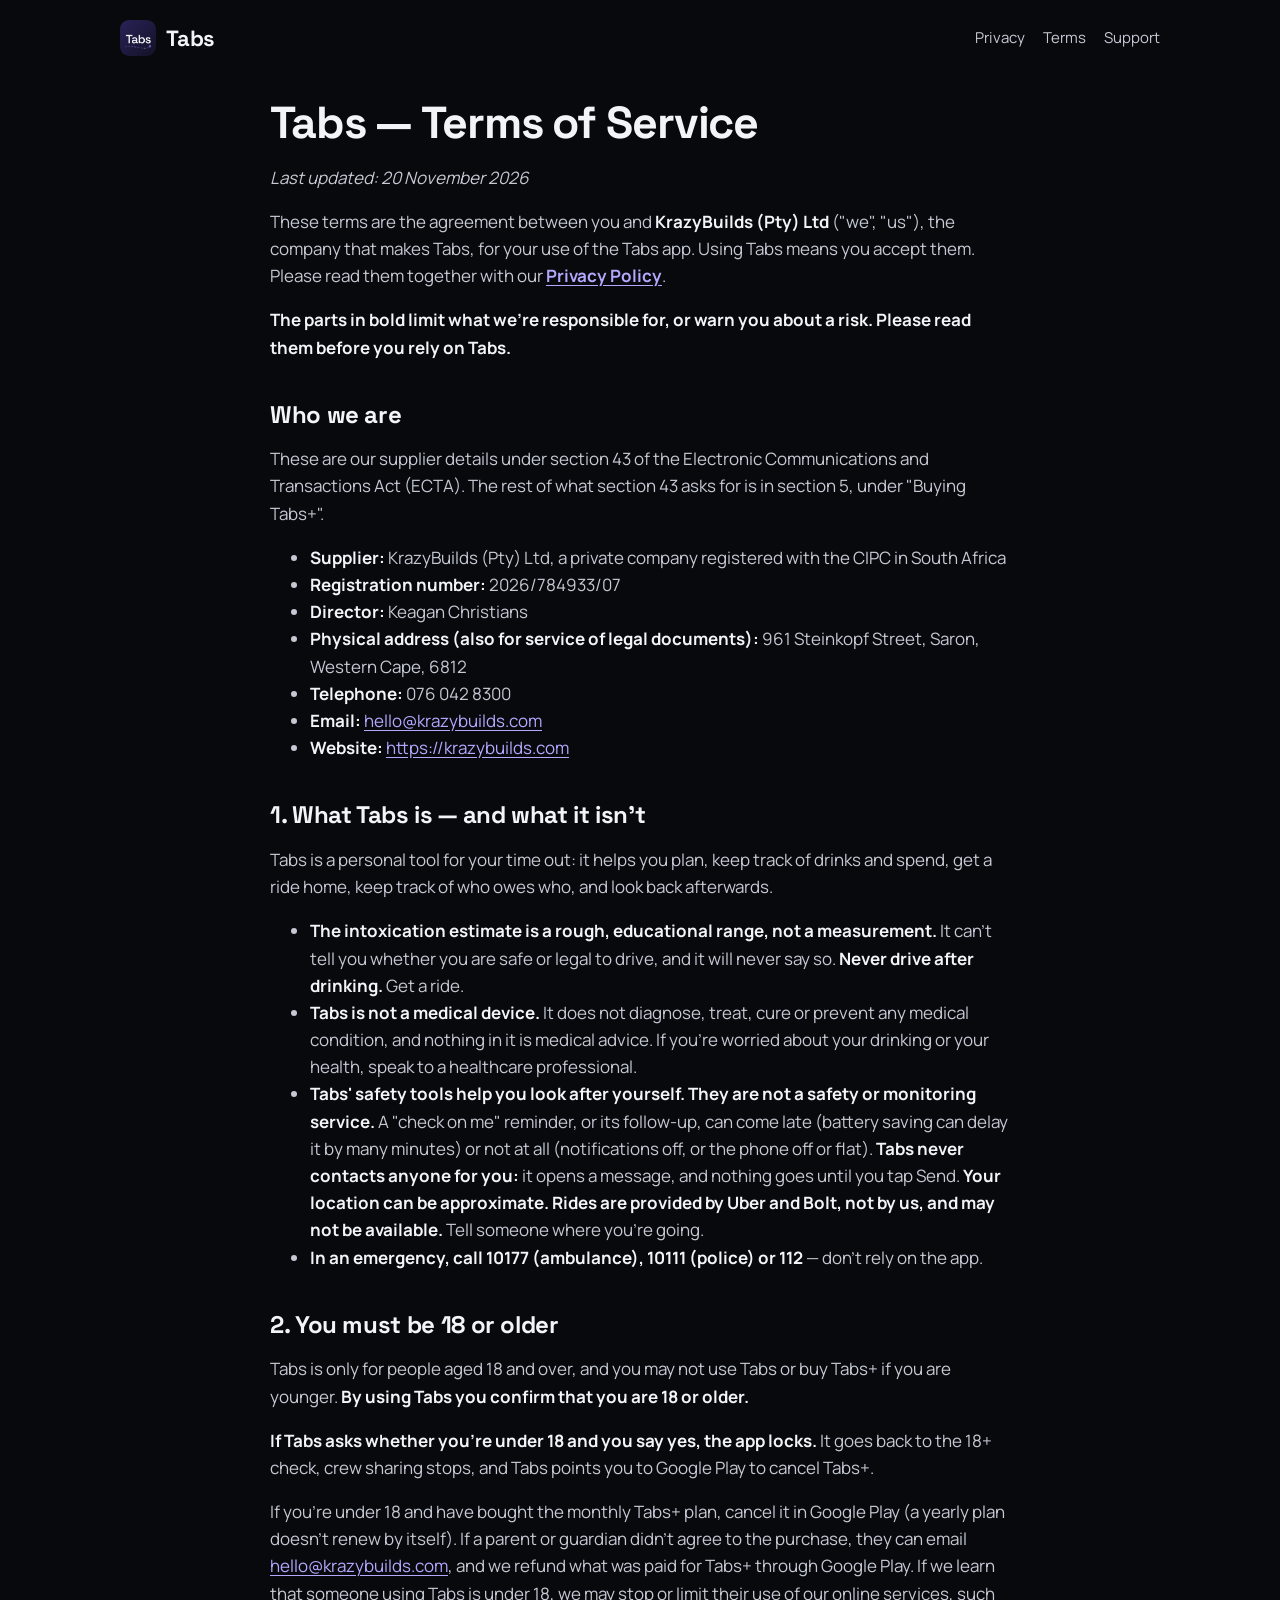
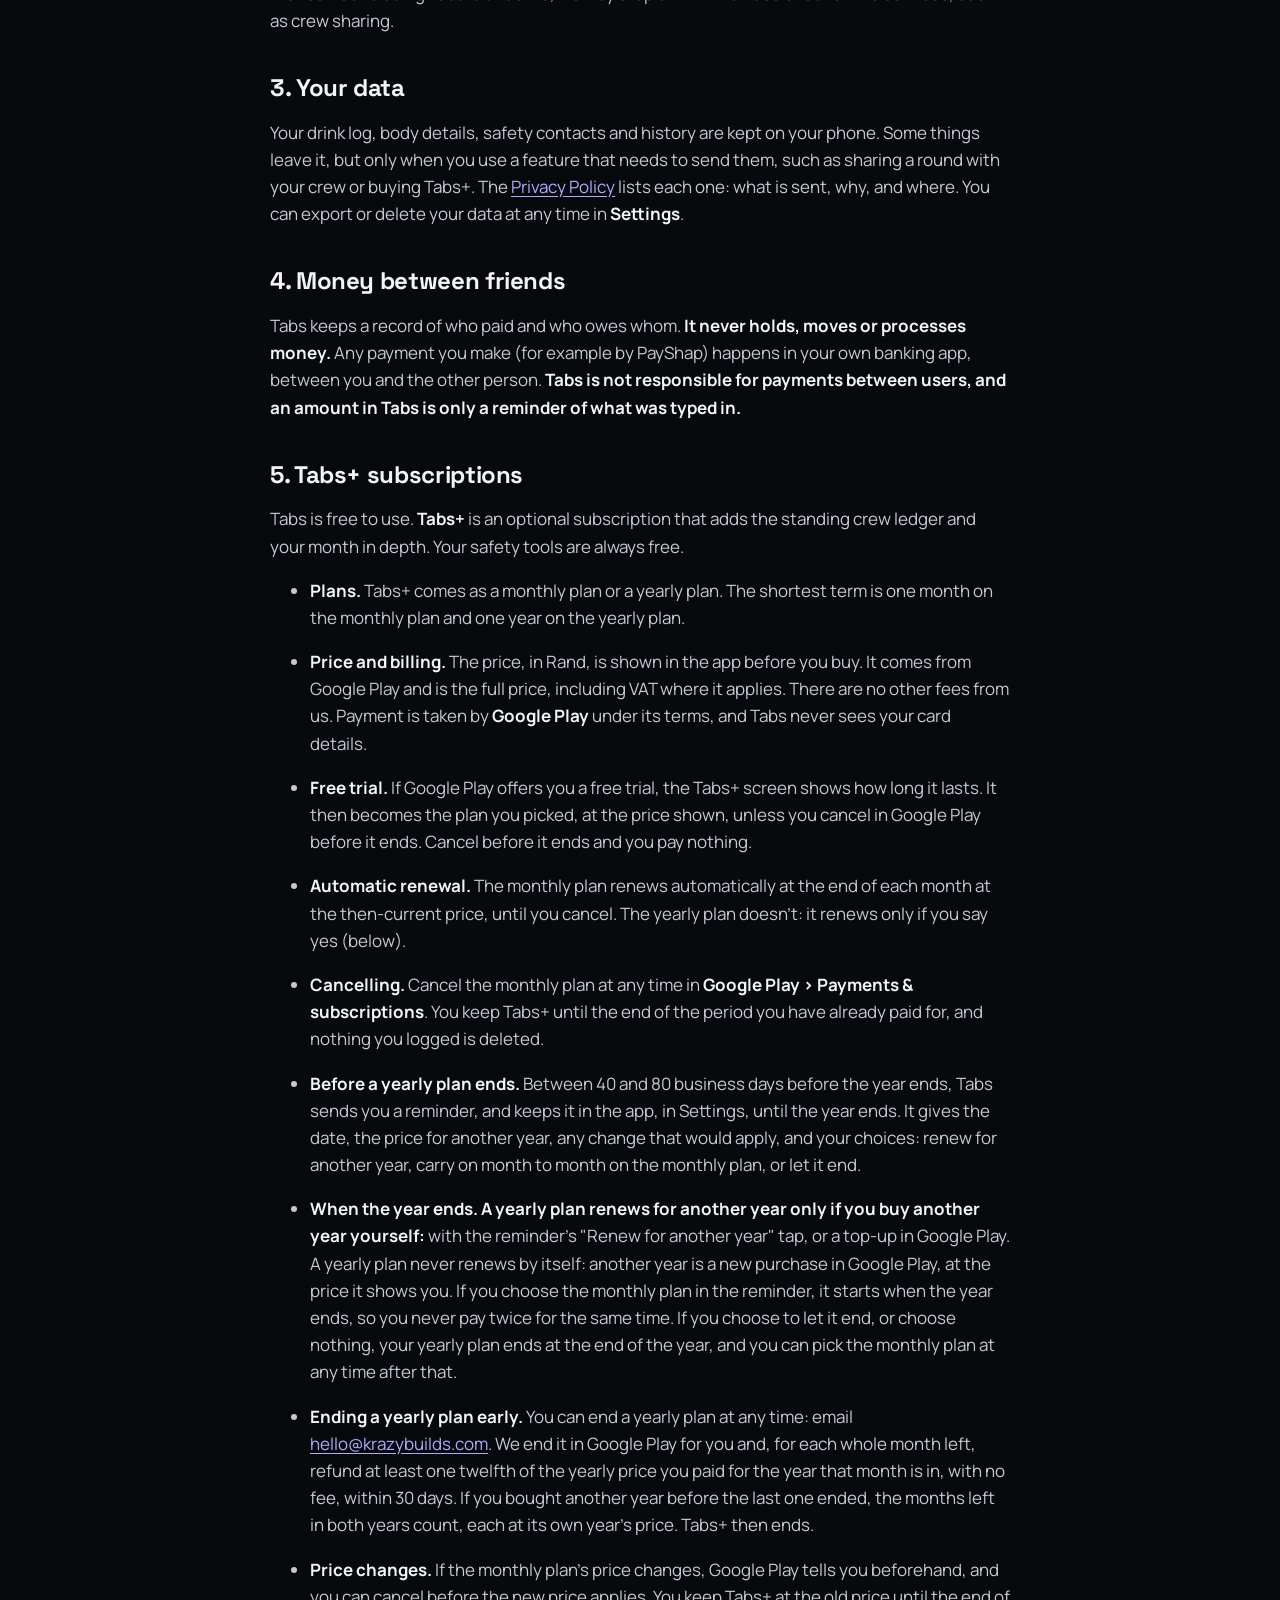
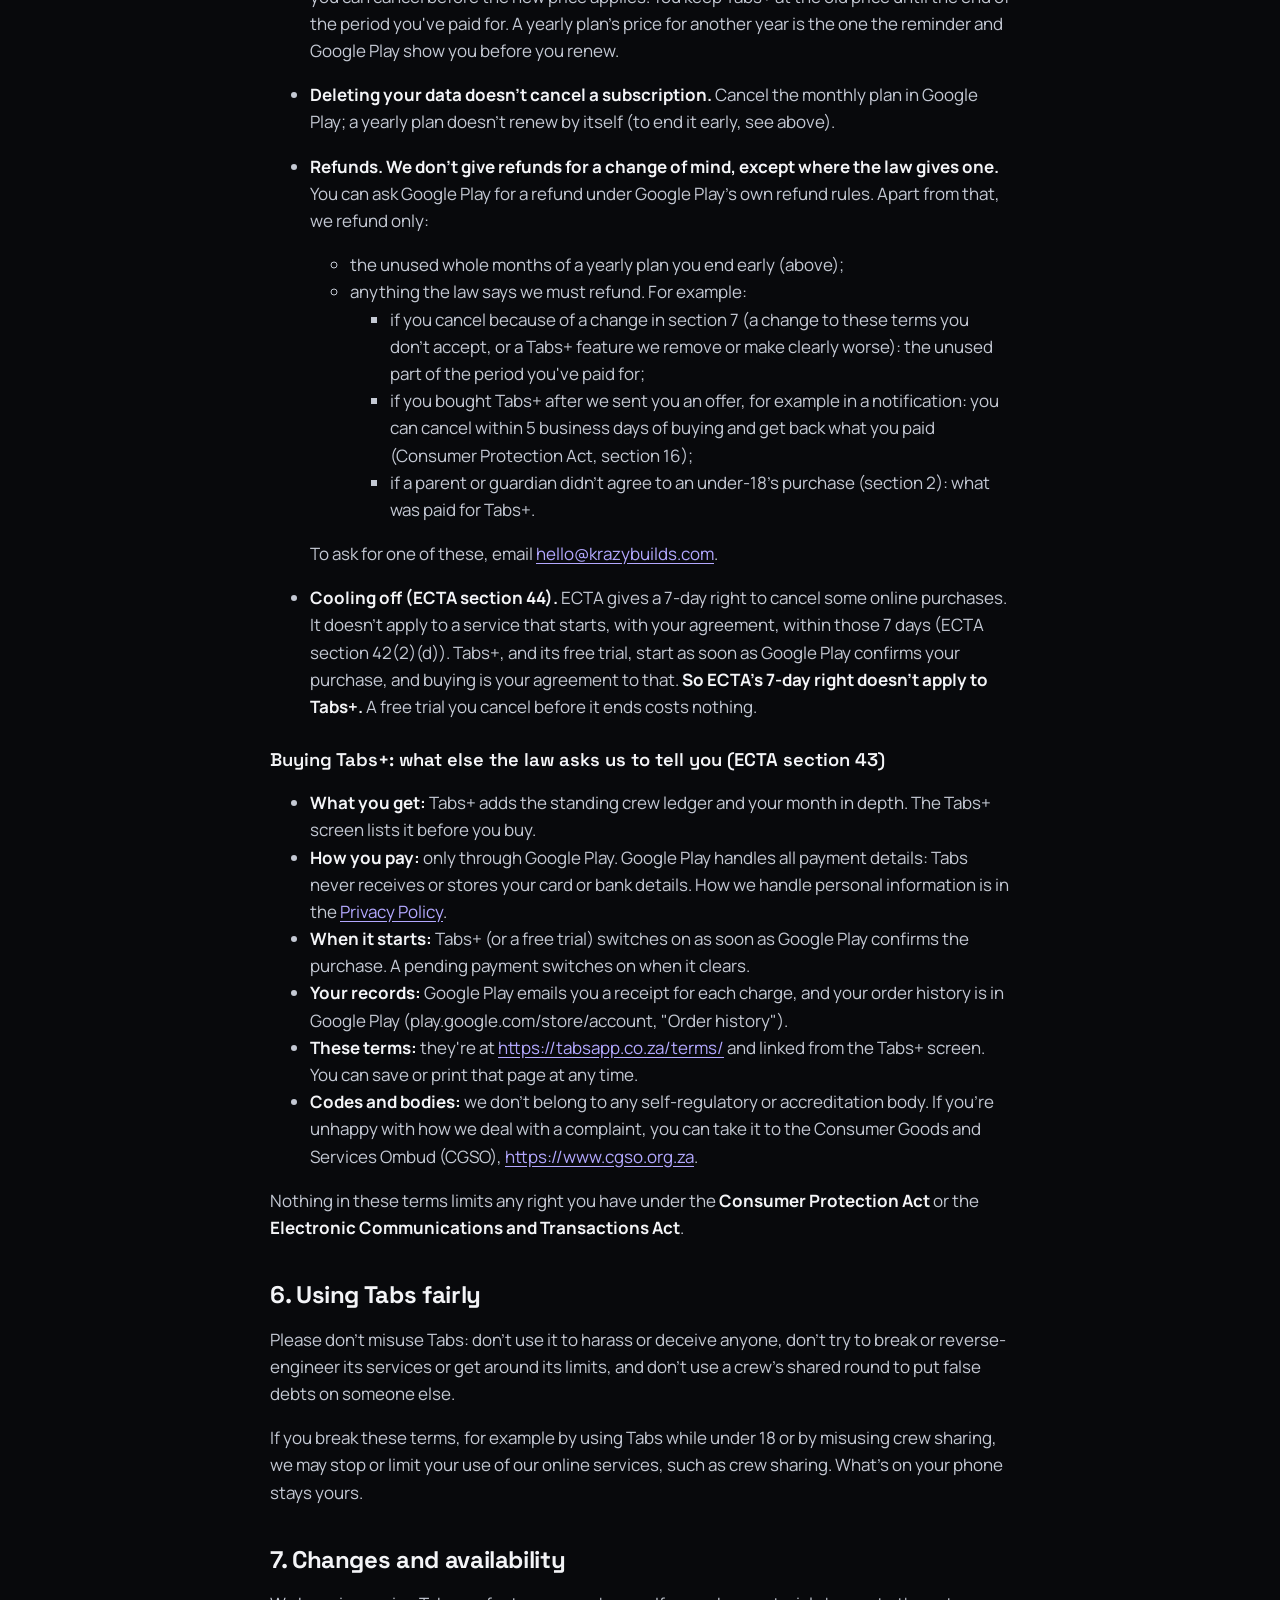
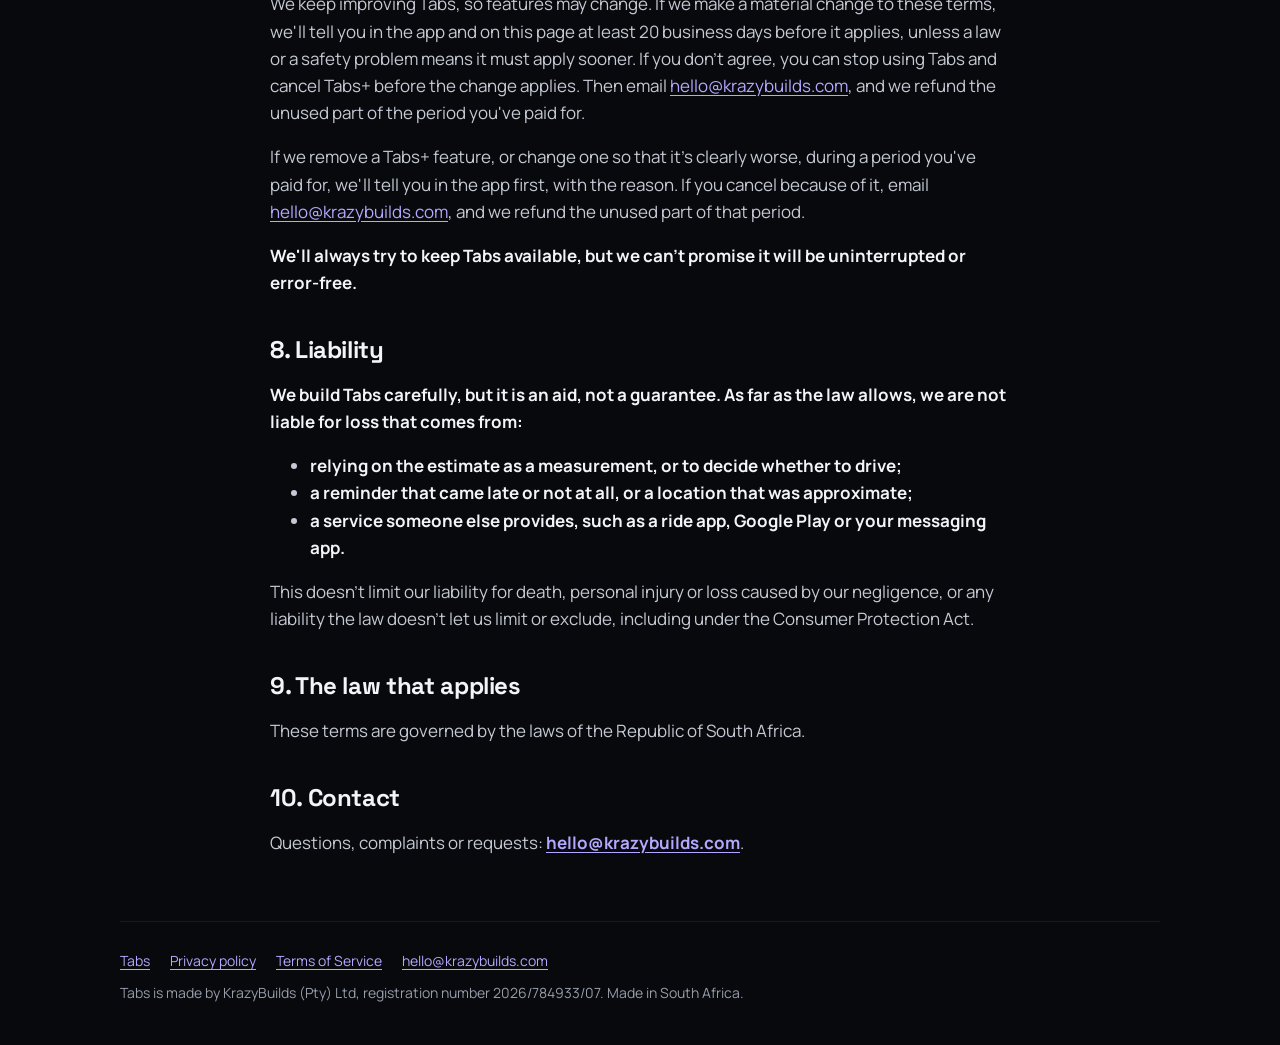
==== terms/index.html @ df03f036 "Tabs privacy policy and Terms of Service (20 Nov 2026)" ====
<!doctype html>
<html lang="en-ZA">
<head>
<meta charset="utf-8">
<meta name="viewport" content="width=device-width, initial-scale=1">
<title>Tabs — Terms of Service</title>
<link rel="icon" href="/assets/img/icon-256.png" type="image/png">
<link rel="stylesheet" href="/assets/site.css">
</head>
<body>
<div class="wrap">
  <header class="site-header">
    <a class="brand" href="/"><img src="/assets/img/icon-256.png" alt="" width="36" height="36">Tabs</a>
    <nav aria-label="Site">
      <a href="/privacy/">Privacy</a>
      <a href="/terms/">Terms</a>
      <a href="mailto:hello@krazybuilds.com">Support</a>
    </nav>
  </header>
  <main class="legal">
<h1>Tabs — Terms of Service</h1>
<p><em>Last updated: 20 November 2026</em></p>
<p>These terms are the agreement between you and <strong>KrazyBuilds (Pty) Ltd</strong> (&quot;we&quot;, &quot;us&quot;), the
company that makes Tabs, for your use of the Tabs app. Using Tabs means you accept them.
Please read them together with our
<strong><a href="/privacy/">Privacy Policy</a></strong>.</p>
<p><strong>The parts in bold limit what we&#39;re responsible for, or warn you about a risk. Please
read them before you rely on Tabs.</strong></p>
<h2>Who we are</h2>
<p>These are our supplier details under section 43 of the Electronic Communications and
Transactions Act (ECTA). The rest of what section 43 asks for is in section 5, under
&quot;Buying Tabs+&quot;.</p>
<ul>
<li><strong>Supplier:</strong> KrazyBuilds (Pty) Ltd, a private company registered with the CIPC in South
Africa</li>
<li><strong>Registration number:</strong> 2026/784933/07</li>
<li><strong>Director:</strong> Keagan Christians</li>
<li><strong>Physical address (also for service of legal documents):</strong> 961 Steinkopf Street, Saron, Western Cape, 6812</li>
<li><strong>Telephone:</strong> 076 042 8300</li>
<li><strong>Email:</strong> <a href="mailto:hello@krazybuilds.com">hello@krazybuilds.com</a></li>
<li><strong>Website:</strong> <a href="https://krazybuilds.com">https://krazybuilds.com</a></li>
</ul>
<h2>1. What Tabs is — and what it isn&#39;t</h2>
<p>Tabs is a personal tool for your time out: it helps you plan, keep track of drinks and
spend, get a ride home, keep track of who owes who, and look back afterwards.</p>
<ul>
<li><strong>The intoxication estimate is a rough, educational range, not a measurement.</strong> It
can&#39;t tell you whether you are safe or legal to drive, and it will never say so.
<strong>Never drive after drinking.</strong> Get a ride.</li>
<li><strong>Tabs is not a medical device.</strong> It does not diagnose, treat, cure or prevent any
medical condition, and nothing in it is medical advice. If you&#39;re worried about your
drinking or your health, speak to a healthcare professional.</li>
<li><strong>Tabs&#39; safety tools help you look after yourself. They are not a safety or
monitoring service.</strong> A &quot;check on me&quot; reminder, or its follow-up, can come late
(battery saving can delay it by many minutes) or not at all (notifications off, or the
phone off or flat). <strong>Tabs never contacts anyone for you:</strong> it opens a message, and
nothing goes until you tap Send. <strong>Your location can be approximate.</strong> <strong>Rides are
provided by Uber and Bolt, not by us, and may not be available.</strong>
Tell someone where you&#39;re going.</li>
<li><strong>In an emergency, call 10177 (ambulance), 10111 (police) or 112</strong> — don&#39;t rely on
the app.</li>
</ul>
<h2>2. You must be 18 or older</h2>
<p>Tabs is only for people aged 18 and over, and you may not use Tabs or buy Tabs+ if you
are younger. <strong>By using Tabs you confirm that you are 18 or older.</strong></p>
<p><strong>If Tabs asks whether you&#39;re under 18 and you say yes, the app locks.</strong> It goes back to
the 18+ check, crew sharing stops, and Tabs points you to Google Play to cancel Tabs+.</p>
<p>If you&#39;re under 18 and have bought the monthly Tabs+ plan, cancel it in Google Play (a
yearly plan doesn&#39;t renew by itself). If a parent or
guardian didn&#39;t agree to the purchase, they can email <a href="mailto:hello@krazybuilds.com">hello@krazybuilds.com</a>, and we
refund what was paid for Tabs+ through Google Play. If we learn that someone using Tabs is under 18, we may stop
or limit their use of our online services, such as crew sharing.</p>
<h2>3. Your data</h2>
<p>Your drink log, body details, safety contacts and history are kept on your phone. Some
things leave it, but only when you use a feature that needs to send them, such as sharing
a round with your crew or buying Tabs+. The <a href="/privacy/">Privacy Policy</a>
lists each one: what is sent, why, and where. You can export or delete your data at any
time in <strong>Settings</strong>.</p>
<h2>4. Money between friends</h2>
<p>Tabs keeps a record of who paid and who owes whom. <strong>It never holds, moves or
processes money.</strong> Any payment you make (for example by PayShap) happens in your own
banking app, between you and the other person. <strong>Tabs is not responsible for payments
between users, and an amount in Tabs is only a reminder of what was typed in.</strong></p>
<h2>5. Tabs+ subscriptions</h2>
<p>Tabs is free to use. <strong>Tabs+</strong> is an optional subscription that adds the standing crew
ledger and your month in depth. Your safety tools are always free.</p>
<ul>
<li><p><strong>Plans.</strong> Tabs+ comes as a monthly plan or a yearly plan. The shortest term is one
month on the monthly plan and one year on the yearly plan.</p>
</li>
<li><p><strong>Price and billing.</strong> The price, in Rand, is shown in the app before you buy. It
comes from Google Play and is the full price, including VAT where it applies. There
are no other fees from us. Payment is taken by <strong>Google Play</strong> under its terms, and
Tabs never sees your card details.</p>
</li>
<li><p><strong>Free trial.</strong> If Google Play offers you a free trial, the Tabs+ screen shows how long
it lasts. It then becomes the plan you picked, at the price shown, unless you cancel in
Google Play before it ends. Cancel before it ends and you pay nothing.</p>
</li>
<li><p><strong>Automatic renewal.</strong> The monthly plan renews automatically at the end of each month
at the then-current price, until you cancel. The yearly plan doesn&#39;t: it renews only if
you say yes (below).</p>
</li>
<li><p><strong>Cancelling.</strong> Cancel the monthly plan at any time in <strong>Google Play › Payments &amp;
subscriptions</strong>. You keep Tabs+ until the end of the period you have already paid for,
and nothing you logged is deleted.</p>
</li>
<li><p><strong>Before a yearly plan ends.</strong> Between 40 and 80 business days before the year ends,
Tabs sends you a reminder, and keeps it in the app, in Settings, until the year ends.
It gives the date, the price for another year, any change that would apply, and your
choices: renew for another year, carry on month to month on the monthly plan, or let
it end.</p>
</li>
<li><p><strong>When the year ends.</strong> <strong>A yearly plan renews for another year only if you buy
another year yourself:</strong> with the reminder&#39;s &quot;Renew for another year&quot; tap, or a top-up
in Google Play. A yearly plan never renews by itself: another year is a new purchase in
Google Play, at the price it shows you. If you choose the monthly plan in the reminder,
it starts when the year ends, so you never pay twice for the same time. If you choose
to let it end, or choose nothing, your yearly plan ends at the end of the year, and
you can pick the monthly plan at any time after that.</p>
</li>
<li><p><strong>Ending a yearly plan early.</strong> You can end a yearly plan at any time: email
<a href="mailto:hello@krazybuilds.com">hello@krazybuilds.com</a>. We end it in Google Play for you and, for each whole month
left, refund at least one twelfth of the yearly price you paid for the year that month
is in, with no fee, within 30 days. If you bought another year before the last one
ended, the months left in both years count, each at its own year&#39;s price. Tabs+ then
ends.</p>
</li>
<li><p><strong>Price changes.</strong> If the monthly plan&#39;s price changes, Google Play tells you
beforehand, and you can cancel before the new price applies. You keep Tabs+ at the old
price until the end of the period you&#39;ve paid for. A yearly plan&#39;s price for another
year is the one the reminder and Google Play show you before you renew.</p>
</li>
<li><p><strong>Deleting your data doesn&#39;t cancel a subscription.</strong> Cancel the monthly plan in
Google Play; a yearly plan doesn&#39;t renew by itself (to end it early, see above).</p>
</li>
<li><p><strong>Refunds.</strong> <strong>We don&#39;t give refunds for a change of mind, except where the law gives
one.</strong> You can ask Google Play for a refund under Google Play&#39;s own refund rules. Apart
from that, we refund only:</p>
<ul>
<li>the unused whole months of a yearly plan you end early (above);</li>
<li>anything the law says we must refund. For example:<ul>
<li>if you cancel because of a change in section 7 (a change to these terms you don&#39;t
accept, or a Tabs+ feature we remove or make clearly worse): the unused part of the
period you&#39;ve paid for;</li>
<li>if you bought Tabs+ after we sent you an offer, for example in a notification: you
can cancel within 5 business days of buying and get back what you paid (Consumer
Protection Act, section 16);</li>
<li>if a parent or guardian didn&#39;t agree to an under-18&#39;s purchase (section 2): what
was paid for Tabs+.</li>
</ul>
</li>
</ul>
<p>To ask for one of these, email <a href="mailto:hello@krazybuilds.com">hello@krazybuilds.com</a>.</p>
</li>
<li><p><strong>Cooling off (ECTA section 44).</strong> ECTA gives a 7-day right to cancel some online
purchases. It doesn&#39;t apply to a service that starts, with your agreement, within those
7 days (ECTA section 42(2)(d)). Tabs+, and its free trial, start as soon as Google Play
confirms your purchase, and buying is your agreement to that. <strong>So ECTA&#39;s 7-day right
doesn&#39;t apply to Tabs+.</strong> A free trial you cancel before it ends costs nothing.</p>
</li>
</ul>
<h3>Buying Tabs+: what else the law asks us to tell you (ECTA section 43)</h3>
<ul>
<li><strong>What you get:</strong> Tabs+ adds the standing crew ledger and your month in depth. The
Tabs+ screen lists it before you buy.</li>
<li><strong>How you pay:</strong> only through Google Play. Google Play handles all payment details:
Tabs never receives or stores your card or bank details. How we handle personal
information is in the <a href="/privacy/">Privacy Policy</a>.</li>
<li><strong>When it starts:</strong> Tabs+ (or a free trial) switches on as soon as Google Play
confirms the purchase. A pending payment switches on when it clears.</li>
<li><strong>Your records:</strong> Google Play emails you a receipt for each charge, and your order
history is in Google Play (play.google.com/store/account, &quot;Order history&quot;).</li>
<li><strong>These terms:</strong> they&#39;re at <a href="/terms/">https://tabsapp.co.za/terms/</a> and linked from the Tabs+
screen. You can save or print that page at any time.</li>
<li><strong>Codes and bodies:</strong> we don&#39;t belong to any self-regulatory or accreditation body.
If you&#39;re unhappy with how we deal with a complaint, you can take it to the Consumer
Goods and Services Ombud (CGSO), <a href="https://www.cgso.org.za">https://www.cgso.org.za</a>.</li>
</ul>
<p>Nothing in these terms limits any right you have under the <strong>Consumer Protection Act</strong>
or the <strong>Electronic Communications and Transactions Act</strong>.</p>
<h2>6. Using Tabs fairly</h2>
<p>Please don&#39;t misuse Tabs: don&#39;t use it to harass or deceive anyone, don&#39;t try to break
or reverse-engineer its services or get around its limits, and don&#39;t use a crew&#39;s shared
round to put false debts on someone else.</p>
<p>If you break these terms, for example by using Tabs while under 18 or by misusing crew
sharing, we may stop or limit your use of our online services, such as crew sharing.
What&#39;s on your phone stays yours.</p>
<h2>7. Changes and availability</h2>
<p>We keep improving Tabs, so features may change. If we make a material change to these
terms, we&#39;ll tell you in the app and on this page at least 20 business days before it
applies, unless a law or a safety problem means it must apply sooner. If you don&#39;t
agree, you can stop using Tabs and cancel Tabs+ before the change applies. Then email
<a href="mailto:hello@krazybuilds.com">hello@krazybuilds.com</a>, and we refund the unused part of the period you&#39;ve paid for.</p>
<p>If we remove a Tabs+ feature, or change one so that it&#39;s clearly worse, during a period
you&#39;ve paid for, we&#39;ll tell you in the app first, with the reason. If you cancel because
of it, email <a href="mailto:hello@krazybuilds.com">hello@krazybuilds.com</a>, and we refund the unused part of that period.</p>
<p><strong>We&#39;ll always try to keep Tabs available, but we can&#39;t promise it will be uninterrupted
or error-free.</strong></p>
<h2>8. Liability</h2>
<p><strong>We build Tabs carefully, but it is an aid, not a guarantee. As far as the law allows,
we are not liable for loss that comes from:</strong></p>
<ul>
<li><strong>relying on the estimate as a measurement, or to decide whether to drive;</strong></li>
<li><strong>a reminder that came late or not at all, or a location that was approximate;</strong></li>
<li><strong>a service someone else provides, such as a ride app, Google Play or your messaging
app.</strong></li>
</ul>
<p>This doesn&#39;t limit our liability for death, personal injury or loss caused by our
negligence, or any liability the law doesn&#39;t let us limit or exclude, including under
the Consumer Protection Act.</p>
<h2>9. The law that applies</h2>
<p>These terms are governed by the laws of the Republic of South Africa.</p>
<h2>10. Contact</h2>
<p>Questions, complaints or requests: <strong><a href="mailto:hello@krazybuilds.com">hello@krazybuilds.com</a></strong>.</p>

  </main>
  <footer class="site-footer">
    <nav aria-label="Footer">
      <a href="/">Tabs</a>
      <a href="/privacy/">Privacy policy</a>
      <a href="/terms/">Terms of Service</a>
      <a href="mailto:hello@krazybuilds.com">hello@krazybuilds.com</a>
    </nav>
    <p>Tabs is made by KrazyBuilds (Pty) Ltd, registration number 2026/784933/07. Made in South Africa.</p>
  </footer>
</div>
</body>
</html>
---- assets/site.css ----
/* tabsapp.co.za — one stylesheet for the landing page and the legal pages.
   Colours and faces mirror the app (lib/core/theme): one violet accent on near-black. */
@font-face {
  font-family: "Space Grotesk";
  src: url("fonts/SpaceGrotesk-Variable.ttf") format("truetype");
  font-weight: 300 700;
  font-display: swap;
}
@font-face {
  font-family: "Manrope";
  src: url("fonts/Manrope-Variable.ttf") format("truetype");
  font-weight: 200 800;
  font-display: swap;
}

:root {
  --desk: #08090c;
  --surface: #0d0e13;
  --raised: #171922;
  --raised-2: #1f222d;
  --text: #f3f4f7;
  --text-2: #c4c9d4;
  --muted: #969caa;
  --accent: #8e7bff;
  --accent-text: #b3a8ff;
  --accent-strong: #6f5cf0;
  --hairline: rgba(255, 255, 255, 0.07);
  --border: rgba(255, 255, 255, 0.14);
  --display: "Space Grotesk", "Segoe UI", system-ui, sans-serif;
  --body: "Manrope", "Segoe UI", system-ui, sans-serif;
  color-scheme: dark;
}

* { box-sizing: border-box; }
[hidden] { display: none !important; }

html { -webkit-text-size-adjust: 100%; overflow-x: clip; }
body {
  margin: 0;
  background: var(--desk);
  color: var(--text);
  font: 400 17px/1.6 var(--body);
  padding-inline: 16px;
}

a { color: var(--accent-text); text-underline-offset: 3px; }
a:hover { color: var(--text); }
a:focus-visible, .button:focus-visible {
  outline: 3px solid var(--accent);
  outline-offset: 3px;
  border-radius: 6px;
}

.wrap { max-width: 1040px; margin-inline: auto; }

/* Header shared by every page */
.site-header {
  display: flex;
  align-items: center;
  justify-content: space-between;
  gap: 16px;
  padding-block: 20px;
}
.brand {
  display: inline-flex;
  align-items: center;
  gap: 10px;
  color: var(--text);
  text-decoration: none;
  font: 700 22px/1 var(--display);
  letter-spacing: -0.01em;
}
.brand img { width: 36px; height: 36px; border-radius: 9px; }
.site-header nav { display: flex; gap: 18px; font-size: 15px; }
.site-header nav a { color: var(--text-2); text-decoration: none; }
.site-header nav a:hover { color: var(--text); }

/* Landing hero */
.hero {
  position: relative;
  padding-block: 56px 40px;
  display: grid;
  gap: 40px;
  grid-template-columns: minmax(0, 1.05fr) minmax(0, 1fr);
  align-items: center;
}
.hero::before {
  content: "";
  position: absolute;
  inset: -80px 0 auto auto;
  width: min(520px, 100%);
  height: 520px;
  background: radial-gradient(closest-side, rgba(142, 123, 255, 0.22), transparent);
  pointer-events: none;
  z-index: -1;
}
.eyebrow {
  font: 600 13px/1 var(--display);
  letter-spacing: 0.14em;
  text-transform: uppercase;
  color: var(--accent-text);
  margin: 0 0 18px;
}
h1 {
  font: 700 clamp(2.4rem, 5.4vw, 3.9rem)/1.04 var(--display);
  letter-spacing: -0.025em;
  margin: 0 0 20px;
  text-wrap: balance;
}
.lede { font-size: 19px; color: var(--text-2); margin: 0 0 28px; max-width: 34ch; }
.cta-row { display: flex; flex-wrap: wrap; gap: 12px; align-items: center; }
.button {
  display: inline-flex;
  align-items: center;
  gap: 10px;
  padding: 14px 20px;
  border-radius: 14px;
  font: 600 16px/1.2 var(--display);
  text-decoration: none;
  color: var(--text);
  border: 1px solid var(--border);
  background: var(--raised);
}
.button.soon { color: var(--text-2); cursor: default; }
.button.soon b { color: var(--text); font-weight: 600; }
.small { font-size: 14px; color: var(--muted); }

.phones {
  display: flex;
  justify-content: center;
  gap: 14px;
}
.phones img {
  width: 31%;
  max-width: 200px;
  height: auto;
  border-radius: 22px;
  border: 1px solid var(--border);
  background: var(--surface);
  box-shadow: 0 24px 60px rgba(0, 0, 0, 0.45);
}
.phones img:nth-child(2) { transform: translateY(-18px); }

/* Sections */
section { padding-block: 48px; border-top: 1px solid var(--hairline); }
h2 {
  font: 700 clamp(1.6rem, 3vw, 2.1rem)/1.15 var(--display);
  letter-spacing: -0.015em;
  margin: 0 0 12px;
  text-wrap: balance;
}
.section-lede { color: var(--text-2); max-width: 60ch; margin: 0 0 28px; }

.features {
  display: grid;
  grid-template-columns: repeat(2, minmax(0, 1fr));
  gap: 16px;
}
.feature {
  background: var(--surface);
  border: 1px solid var(--hairline);
  border-radius: 18px;
  padding: 22px;
}
.feature h3 { font: 600 19px/1.3 var(--display); margin: 0 0 8px; }
.feature p { margin: 0; color: var(--text-2); font-size: 16px; }

.also { columns: 2; column-gap: 32px; padding-left: 20px; color: var(--text-2); margin: 0; }
.also li { margin-bottom: 8px; break-inside: avoid; }

.callout {
  background: linear-gradient(135deg, rgba(142, 123, 255, 0.12), rgba(142, 123, 255, 0.03));
  border: 1px solid rgba(142, 123, 255, 0.28);
  border-radius: 18px;
  padding: 24px;
}
.callout p { margin: 0 0 10px; color: var(--text-2); }
.callout p:last-child { margin: 0; }

.notice p { color: var(--text-2); margin: 0 0 10px; max-width: 75ch; }
.notice strong { color: var(--text); }

/* Footer shared by every page */
.site-footer {
  border-top: 1px solid var(--hairline);
  padding-block: 28px 40px;
  font-size: 14px;
  color: var(--muted);
  display: grid;
  gap: 10px;
}
.site-footer nav { display: flex; flex-wrap: wrap; gap: 8px 20px; }
.site-footer p { margin: 0; }

/* Legal pages */
.legal { max-width: 74ch; margin-inline: auto; padding-block: 24px 48px; }
.legal h1 { font-size: clamp(2rem, 4.5vw, 2.8rem); margin-bottom: 8px; }
.legal h2 { margin-top: 40px; font-size: 1.5rem; }
.legal h3 { font: 600 1.15rem/1.3 var(--display); margin: 28px 0 8px; }
.legal p, .legal li { color: var(--text-2); }
.legal strong { color: var(--text); }
.legal table { width: 100%; border-collapse: collapse; margin: 16px 0; font-size: 15px; display: block; overflow-x: auto; }
.legal th, .legal td { border: 1px solid var(--border); padding: 8px 10px; text-align: left; vertical-align: top; }
.legal th { color: var(--text); background: var(--raised); }
.legal blockquote { margin: 16px 0; padding: 12px 16px; border-left: 3px solid var(--accent); background: var(--surface); }
.legal code { font-size: 0.92em; background: var(--raised); padding: 1px 5px; border-radius: 5px; }
/* Long addresses and file names wrap on a phone instead of running off the edge. */
.legal a, .legal code { overflow-wrap: anywhere; }

@media (max-width: 820px) {
  .hero { grid-template-columns: 1fr; padding-block: 32px 24px; }
  .features { grid-template-columns: 1fr; }
  .also { columns: 1; }
  .site-header nav { gap: 14px; font-size: 14px; }
}
@media (max-width: 420px) {
  .site-header { flex-wrap: wrap; }
  .phones img { border-radius: 14px; }
}
@media (prefers-reduced-motion: no-preference) {
  .button { transition: background-color 0.2s, border-color 0.2s; }
}

/* Local previews only (build.js --preview): a draft note, not published text. */
.legal mark.draft-note {
  color: var(--text);
  background: var(--raised-2);
  outline: 1px dashed var(--accent);
  border-radius: 4px;
  padding: 0 3px;
  -webkit-box-decoration-break: clone;
  box-decoration-break: clone;
}
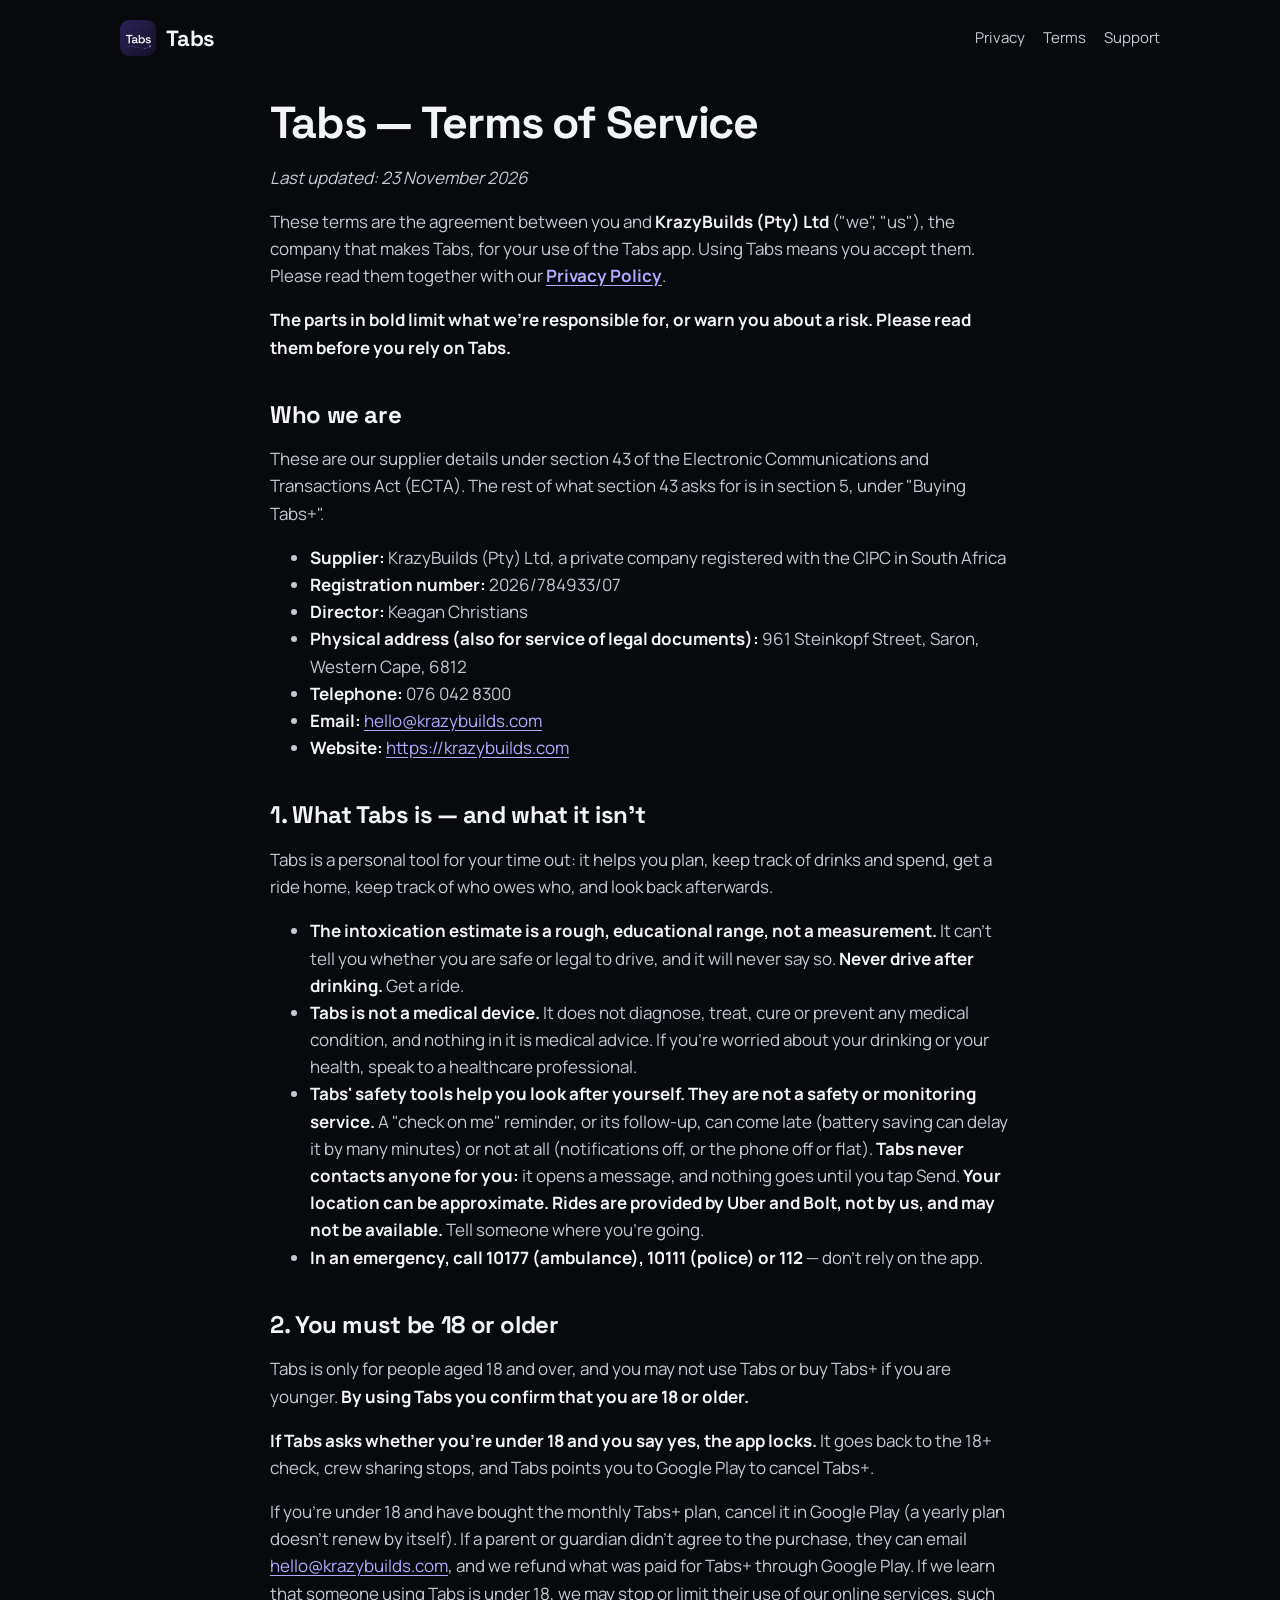
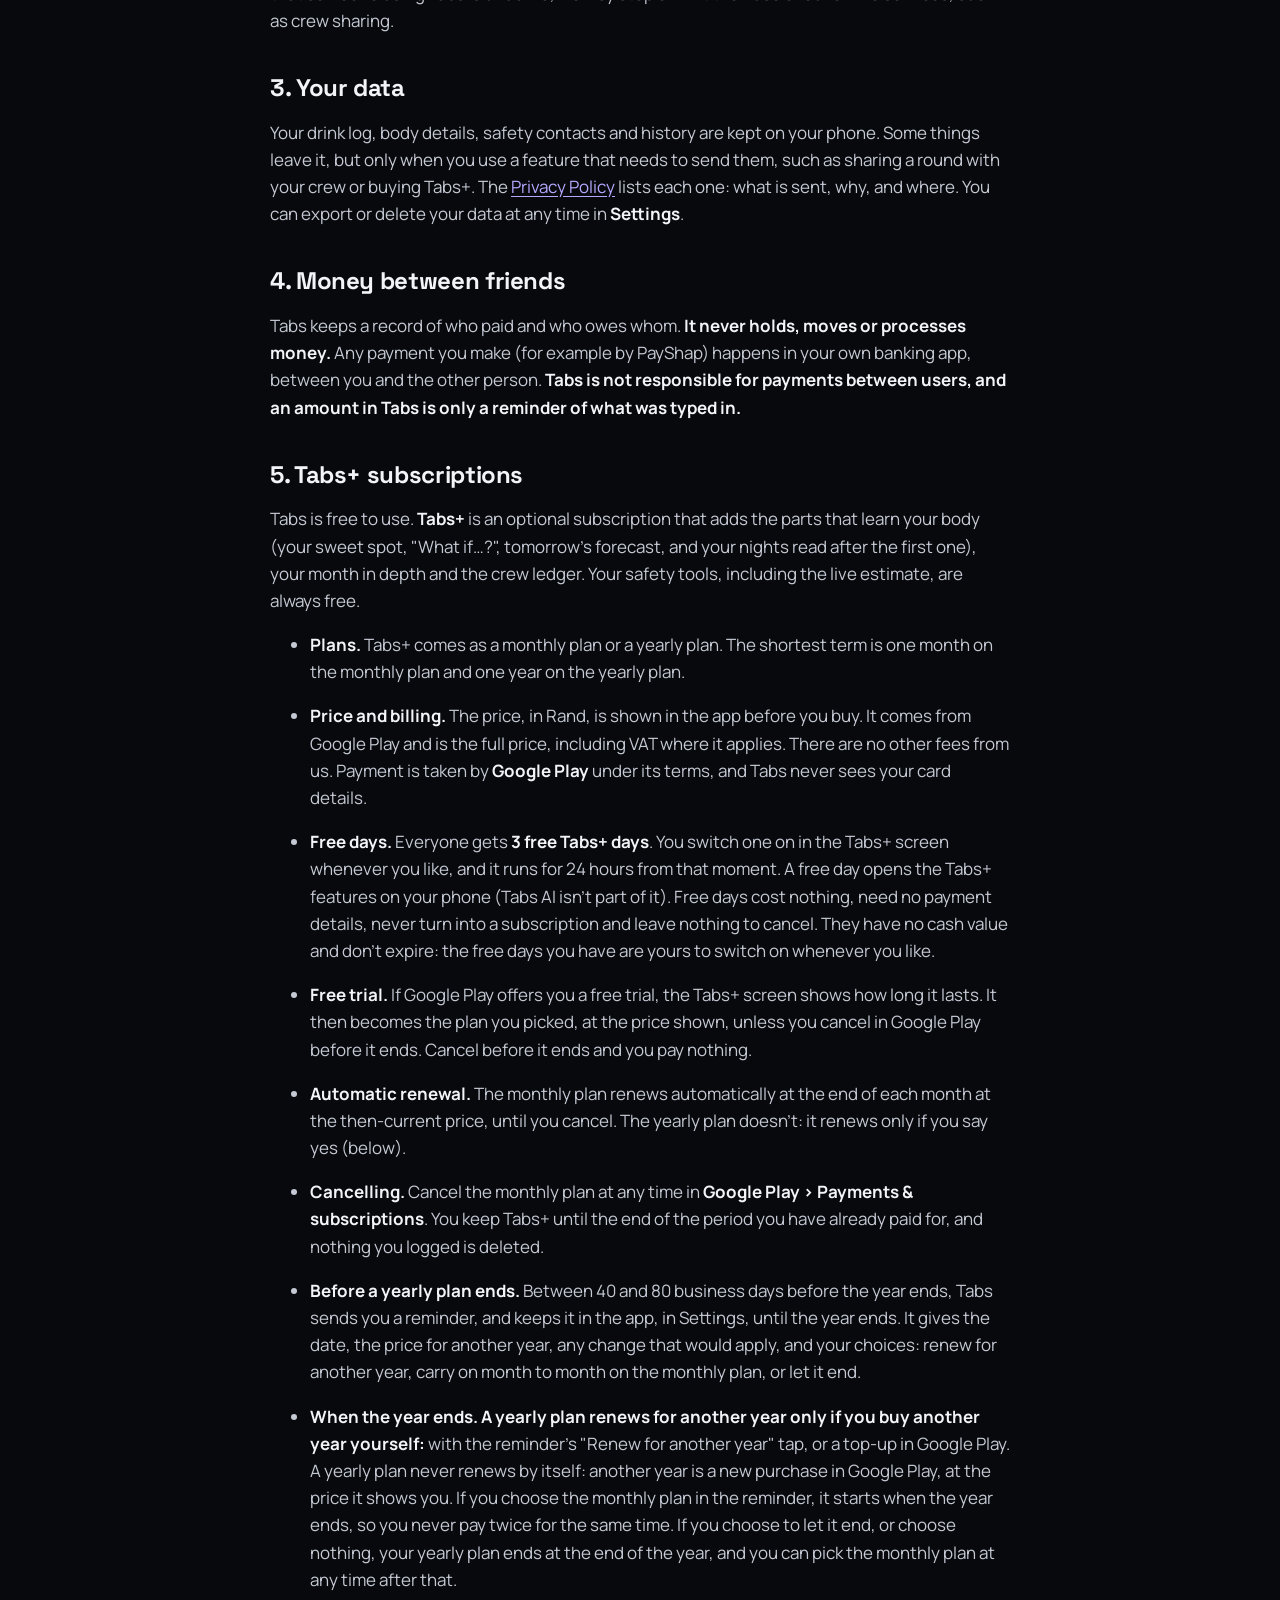
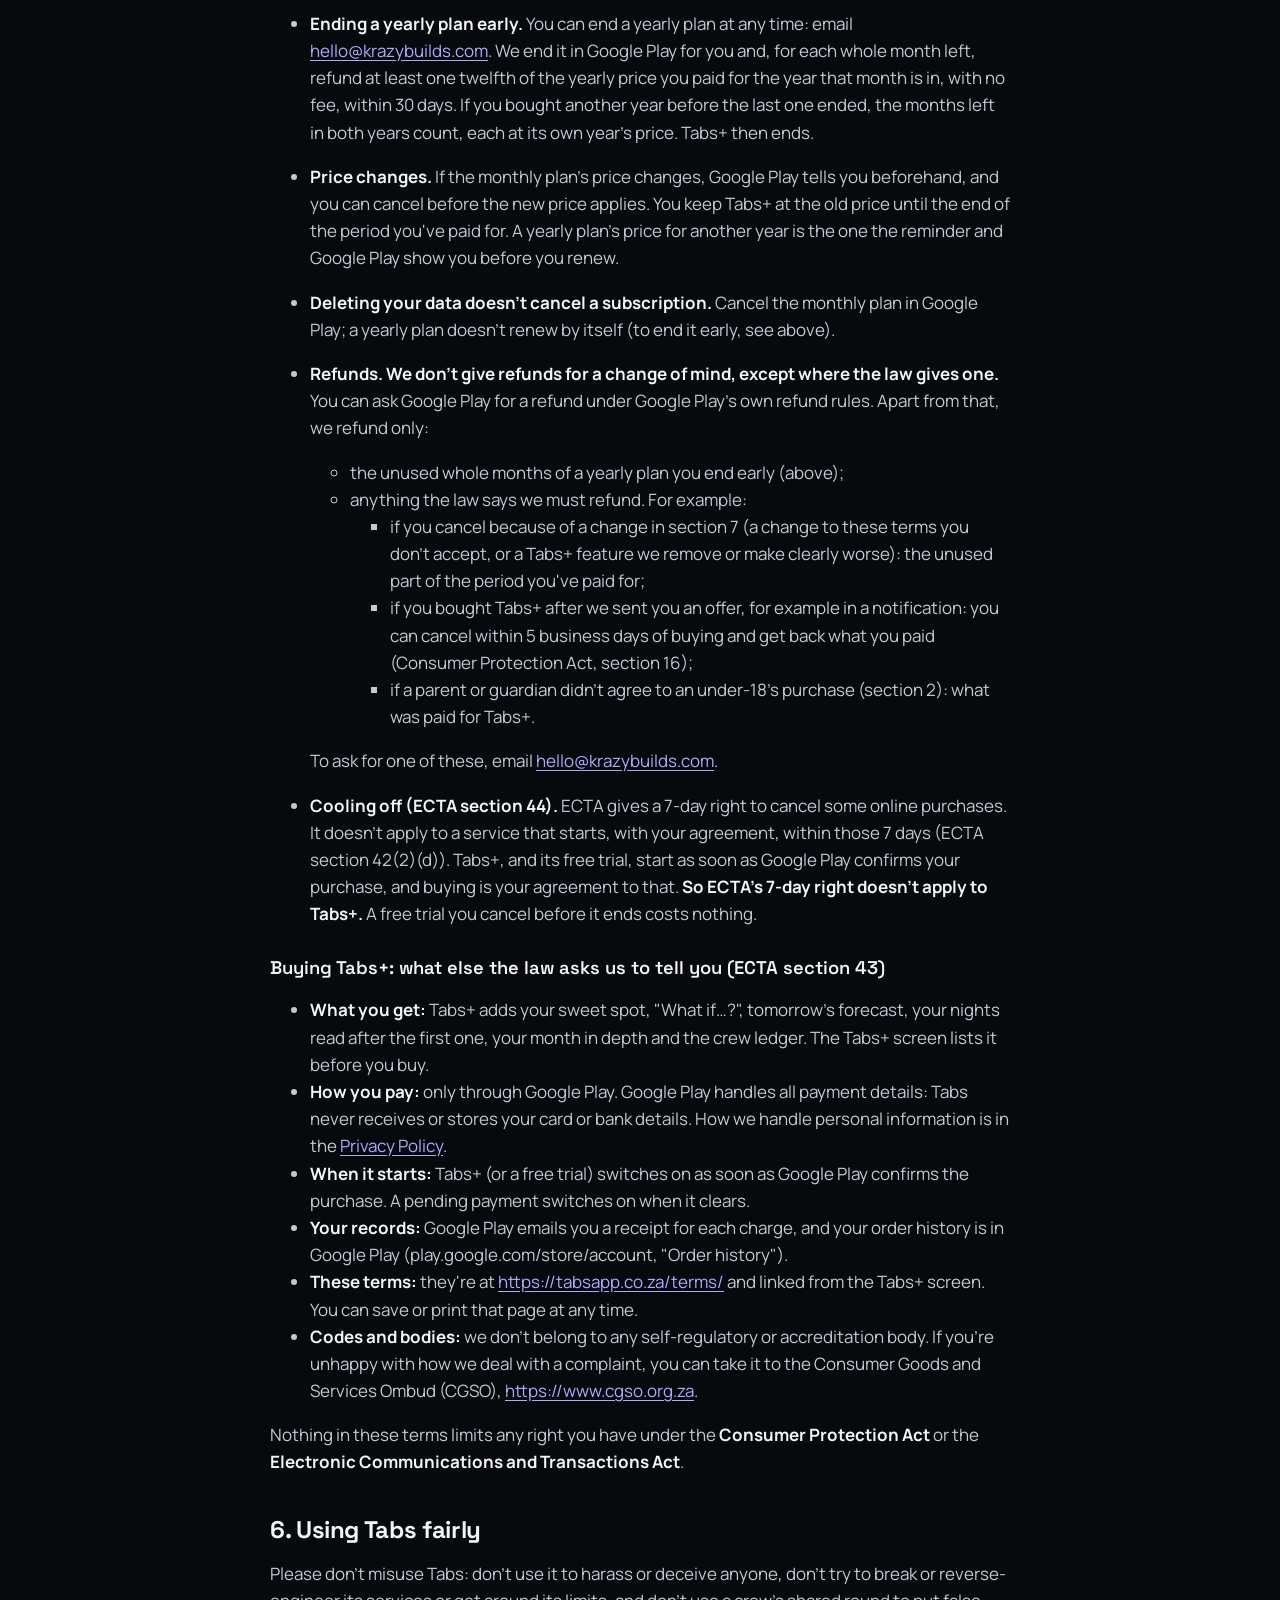
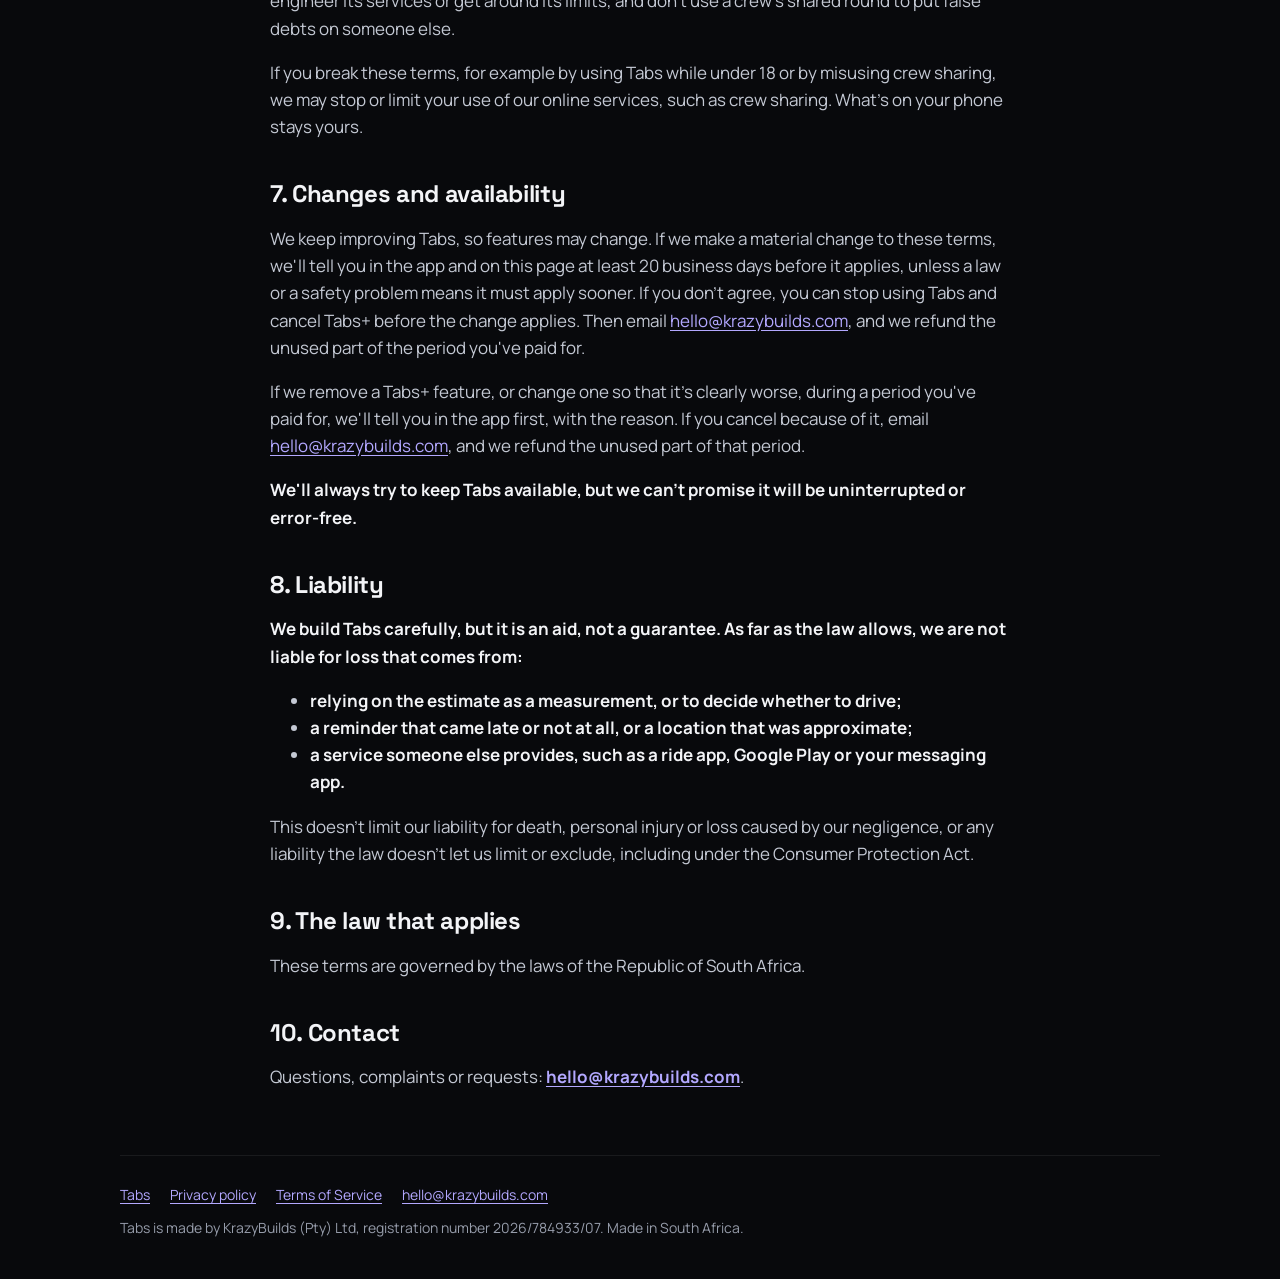
==== commit ad9cd408: "Tabs privacy policy and Terms of Service (23 Nov 2026)" ====
--- a/terms/index.html
+++ b/terms/index.html
@@ -19,7 +19,7 @@
   </header>
   <main class="legal">
 <h1>Tabs — Terms of Service</h1>
-<p><em>Last updated: 20 November 2026</em></p>
+<p><em>Last updated: 23 November 2026</em></p>
 <p>These terms are the agreement between you and <strong>KrazyBuilds (Pty) Ltd</strong> (&quot;we&quot;, &quot;us&quot;), the
 company that makes Tabs, for your use of the Tabs app. Using Tabs means you accept them.
 Please read them together with our
@@ -82,8 +82,10 @@
 banking app, between you and the other person. <strong>Tabs is not responsible for payments
 between users, and an amount in Tabs is only a reminder of what was typed in.</strong></p>
 <h2>5. Tabs+ subscriptions</h2>
-<p>Tabs is free to use. <strong>Tabs+</strong> is an optional subscription that adds the standing crew
-ledger and your month in depth. Your safety tools are always free.</p>
+<p>Tabs is free to use. <strong>Tabs+</strong> is an optional subscription that adds the parts that learn
+your body (your sweet spot, &quot;What if…?&quot;, tomorrow&#39;s forecast, and your nights read after
+the first one), your month in depth and the crew ledger. Your safety tools, including the
+live estimate, are always free.</p>
 <ul>
 <li><p><strong>Plans.</strong> Tabs+ comes as a monthly plan or a yearly plan. The shortest term is one
 month on the monthly plan and one year on the yearly plan.</p>
@@ -92,6 +94,13 @@
 comes from Google Play and is the full price, including VAT where it applies. There
 are no other fees from us. Payment is taken by <strong>Google Play</strong> under its terms, and
 Tabs never sees your card details.</p>
+</li>
+<li><p><strong>Free days.</strong> Everyone gets <strong>3 free Tabs+ days</strong>. You switch one on in the Tabs+
+screen whenever you like, and it runs for 24 hours from that moment. A free day opens
+the Tabs+ features on your phone (Tabs AI isn&#39;t part of it). Free days cost nothing,
+need no payment details, never turn into a subscription and leave nothing to cancel.
+They have no cash value and don&#39;t expire: the free days you have are yours to switch on
+whenever you like.</p>
 </li>
 <li><p><strong>Free trial.</strong> If Google Play offers you a free trial, the Tabs+ screen shows how long
 it lasts. It then becomes the plan you picked, at the price shown, unless you cancel in
@@ -162,8 +171,9 @@
 </ul>
 <h3>Buying Tabs+: what else the law asks us to tell you (ECTA section 43)</h3>
 <ul>
-<li><strong>What you get:</strong> Tabs+ adds the standing crew ledger and your month in depth. The
-Tabs+ screen lists it before you buy.</li>
+<li><strong>What you get:</strong> Tabs+ adds your sweet spot, &quot;What if…?&quot;, tomorrow&#39;s forecast, your
+nights read after the first one, your month in depth and the crew ledger. The Tabs+
+screen lists it before you buy.</li>
 <li><strong>How you pay:</strong> only through Google Play. Google Play handles all payment details:
 Tabs never receives or stores your card or bank details. How we handle personal
 information is in the <a href="/privacy/">Privacy Policy</a>.</li>
